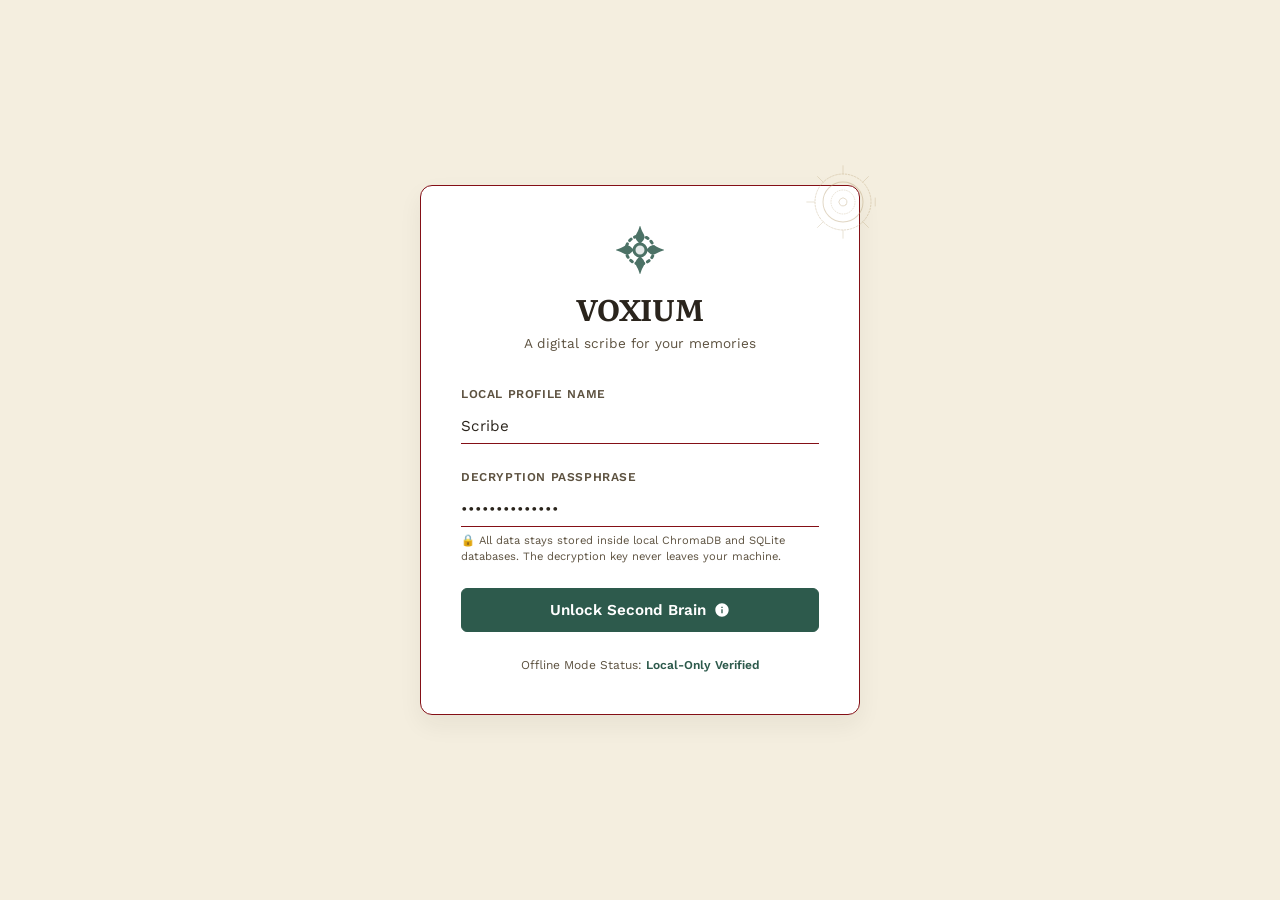
==== frontend/login.html @ 86f3f5a3 "Frontend uploaded" ====
<!DOCTYPE html>
<html lang="en">
<head>
  <meta charset="UTF-8">
  <meta name="viewport" content="width=device-width, initial-scale=1.0">
  <title>Welcome to Voxium — AI Personal Memory System</title>
  <meta name="description" content="Unlock your digital second brain. A secure, local-first personal memory vault powered by local LLMs and Whisper transcription.">
  
  <!-- Core Design System Stylesheets -->
  <link rel="stylesheet" href="assets/css/variables.css">
  <link rel="stylesheet" href="assets/css/global.css">
  <link rel="stylesheet" href="assets/css/layout.css">
  <link rel="stylesheet" href="assets/css/buttons.css">
  <link rel="stylesheet" href="assets/css/cards.css">
  <link rel="stylesheet" href="assets/css/forms.css">
  <link rel="stylesheet" href="assets/css/responsive.css">

  <style>
    .login-container {
      display: flex;
      min-height: 100vh;
      width: 100vw;
      background-color: var(--bg-primary);
      align-items: center;
      justify-content: center;
      padding: var(--space-4);
    }
    
    .login-card {
      width: 100%;
      max-width: 440px;
      background-color: #ffffff;
      border: 1px solid var(--border);
      border-radius: var(--radius-xl);
      padding: var(--space-5);
      box-shadow: var(--shadow-lg);
      position: relative;
    }
    
    .login-logo-header {
      display: flex;
      flex-direction: column;
      align-items: center;
      text-align: center;
      margin-bottom: var(--space-4);
    }
    
    .login-logo-accent {
      width: 48px;
      height: 48px;
      color: var(--primary);
      margin-bottom: var(--space-2);
      opacity: 0.85;
    }
    
    .login-title {
      font-family: var(--font-display);
      font-weight: 700;
      font-size: 1.85rem;
      color: var(--text);
      letter-spacing: -0.01em;
    }
    
    .login-subtitle {
      font-size: 0.85rem;
      color: var(--muted);
      margin-top: 6px;
      font-family: var(--font-sans);
    }

    /* Small elegant Indian accent in onboarding corner */
    .mandala-corner {
      position: absolute;
      top: -24px;
      right: -24px;
      width: 80px;
      height: 80px;
      color: var(--border-light);
      opacity: 0.4;
      pointer-events: none;
      transform: rotate(45deg);
    }
  </style>
</head>
<body>
  <main class="login-container">
    <div class="login-card fade-in">
      
      <!-- Minimal Indian Accent (Refined Sun Mandala) -->
      <svg class="mandala-corner" viewBox="0 0 100 100" fill="none" stroke="currentColor" stroke-linecap="round">
        <circle cx="50" cy="50" r="35" stroke-width="1" stroke-dasharray="2 2"/>
        <circle cx="50" cy="50" r="25" stroke-width="1.2"/>
        <circle cx="50" cy="50" r="15" stroke-width="0.8" stroke-dasharray="1 2"/>
        <circle cx="50" cy="50" r="5" stroke-width="1"/>
        <!-- Radiating ray ticks -->
        <path d="M 50,5 L 50,15 M 50,85 L 50,95 M 5,50 L 15,50 M 85,50 L 95,50 M 18,18 L 25,25 M 75,75 L 82,82 M 18,82 L 25,75 M 75,18 L 82,25" stroke-width="0.8" />
      </svg>
      
      <div class="login-logo-header">
        <!-- Madhubani Sun/Lotus Logo Accent -->
        <svg class="login-logo-accent" viewBox="0 0 24 24" fill="none" stroke="currentColor" stroke-width="1.5" stroke-linecap="round">
          <circle cx="12" cy="12" r="3" fill="currentColor" fill-opacity="0.15" />
          <path d="M12 2 C13 5 15 5 12 8 C9 5 11 5 12 2 Z" fill="currentColor" />
          <path d="M12 22 C13 19 15 19 12 16 C9 19 11 19 12 22 Z" fill="currentColor" />
          <path d="M2 12 C5 13 5 15 8 12 C5 9 5 11 2 12 Z" fill="currentColor" />
          <path d="M22 12 C19 13 19 15 16 12 C19 9 19 11 22 12 Z" fill="currentColor" />
          <circle cx="12" cy="12" r="7" stroke-dasharray="1 2" />
        </svg>
        <h1 class="login-title">VOXIUM</h1>
        <p class="login-subtitle">A digital scribe for your memories</p>
      </div>
      
      <form id="login-form" onsubmit="event.preventDefault(); window.location.href='dashboard.html';">
        <div class="form-group mb-3">
          <label class="form-label" for="profile-name">Local Profile Name</label>
          <input type="text" id="profile-name" class="form-control" placeholder="e.g. Scribe" required value="Scribe">
        </div>
        
        <div class="form-group mb-4">
          <label class="form-label" for="vault-passphrase">Decryption Passphrase</label>
          <input type="password" id="vault-passphrase" class="form-control" placeholder="••••••••••••••" required value="localllmsecret">
          <p style="font-size: 0.7rem; color: var(--muted); margin-top: 6px; line-height:1.35;">
            🔒 All data stays stored inside local ChromaDB and SQLite databases. The decryption key never leaves your machine.
          </p>
        </div>
        
        <button type="submit" class="btn btn-primary btn-lg" style="width: 100%;">
          <span>Unlock Second Brain</span>
          <svg viewBox="0 0 24 24" width="16" height="16">
            <path d="M12 2C6.48 2 2 6.48 2 12s4.48 10 10 10 10-4.48 10-10S17.52 2 12 2zm1 15h-2v-6h2v6zm0-8h-2V7h2v2z" fill="currentColor"/>
          </svg>
        </button>
      </form>
      
      <div style="margin-top: 24px; text-align: center; font-size: 0.75rem; color: var(--muted);">
        <p>Offline Mode Status: <span style="color: var(--success); font-weight: 600;">Local-Only Verified</span></p>
      </div>
    </div>
  </main>
  
  <!-- Common JS Utilities -->
  <script src="js/utils.js"></script>
  <script src="js/animations.js"></script>
</body>
</html>
---- frontend/assets/css/variables.css ----
/* Voxium CSS Variables - Core Design System Design Tokens */
:root {
  /* Colors - Madhubani Reference Palette */
  --bg-primary: #F4EEDF;         /* Vintage parchment cream */
  --bg-secondary: #EADCB9;       /* Darker parchment for cards */
  --bg-sidebar: #FFF6E7;         /* Left navigation background */
  
  --primary: #2D5A4C;            /* Deep earthy green */
  --primary-hover: #1F3F35;      /* Darker green hover */
  --primary-rgb: 45, 90, 76;
  
  --secondary: #840F16;          /* Madhubani Red */
  --secondary-rgb: 132, 15, 22;
  
  --text: #2A241C;               /* Dark brown/charcoal ink */
  --text-rgb: 42, 36, 28;
  --muted: #5D5240;              /* Muted ink */
  --muted-rgb: 93, 82, 64;
  
  --border: #840F16;             /* Red border */
  --border-light: #B49A6C;       /* Light border */
  --border-focus: #2D5A4C;       /* Green focus stroke */
  
  --accent: #2D5A4C;             /* Accent green */
  --success: #2D5A4C;            /* Green for status */
  --warning: #C99B00;            /* Warm mustard */
  --error: #840F16;              /* Error red */
  
  /* Fonts - Calligraphic Serif mixed with professional Sans-serif */
  --font-display: 'Literata', Georgia, serif;
  --font-sans: 'Work Sans', -apple-system, BlinkMacSystemFont, 'Segoe UI', Roboto, sans-serif;
  
  /* Spacing System - 8px scale */
  --space-1: 8px;
  --space-2: 16px;
  --space-3: 24px;
  --space-4: 32px;
  --space-5: 40px;
  --space-6: 48px;
  --space-8: 64px;
  
  /* Rounded Corners - Soft Organic */
  --radius-sm: 2px;
  --radius-default: 4px;
  --radius-md: 6px;
  --radius-lg: 8px;
  --radius-xl: 12px;
  --radius-full: 9999px;
  
  /* Elevation - Tonal & Hairline-based, no heavy gradients */
  --shadow-sm: 0 1px 2px rgba(31, 28, 11, 0.04);
  --shadow-md: 0 4px 12px rgba(31, 28, 11, 0.05);
  --shadow-lg: 0 10px 25px rgba(31, 28, 11, 0.06);
  --shadow-inner: inset 0 1px 2px rgba(31, 28, 11, 0.02);
  
  /* Sidebar state dimensions */
  --sidebar-width: 260px;
  --sidebar-collapsed-width: 72px;
  --navbar-height: 64px;
  
  /* Animation Timings */
  --transition-fast: 0.15s cubic-bezier(0.16, 1, 0.3, 1);
  --transition-normal: 0.25s cubic-bezier(0.16, 1, 0.3, 1);
  --transition-slow: 0.35s cubic-bezier(0.16, 1, 0.3, 1);
}
---- frontend/assets/css/global.css ----
/* Google Fonts Import: Literata (Serif) & Work Sans (Sans) */
@import url('https://fonts.googleapis.com/css2?family=Literata:ital,opsz,wght@0,7..72,200..900;1,7..72,200..900&family=Work+Sans:ital,wght@0,100..900;1,100..900&display=swap');

/* CSS Reset & Core Styling */
* {
  box-sizing: border-box;
  margin: 0;
  padding: 0;
  -webkit-font-smoothing: antialiased;
  -moz-osx-font-smoothing: grayscale;
}

html, body {
  background-color: var(--bg-primary);
  color: var(--text);
  font-family: var(--font-sans);
  font-size: 16px;
  line-height: 1.5;
  height: 100%;
  width: 100%;
  overflow-x: hidden;
}

/* Custom Scrollbar - Minimal & Elegant */
::-webkit-scrollbar {
  width: 6px;
  height: 6px;
}

::-webkit-scrollbar-track {
  background: transparent;
}

::-webkit-scrollbar-thumb {
  background: var(--border);
  border-radius: var(--radius-full);
}

::-webkit-scrollbar-thumb:hover {
  background: var(--secondary);
}

/* Links & Text Utilities */
a {
  color: var(--primary);
  text-decoration: none;
  transition: color var(--transition-fast);
}

a:hover {
  color: var(--primary-hover);
}

/* Typography Hierarchy */
h1, h2, h3, h4, h5, h6 {
  font-family: var(--font-display);
  font-weight: 600;
  color: var(--text);
  line-height: 1.25;
}

.display-lg {
  font-family: var(--font-display);
  font-size: 3rem; /* 48px */
  font-weight: 700;
  line-height: 3.5rem; /* 56px */
  letter-spacing: -0.02em;
}

.headline-lg {
  font-family: var(--font-display);
  font-size: 2rem; /* 32px */
  font-weight: 600;
  line-height: 2.5rem; /* 40px */
}

.headline-md {
  font-family: var(--font-display);
  font-size: 1.5rem; /* 24px */
  font-weight: 600;
  line-height: 2rem; /* 32px */
}

.body-lg {
  font-family: var(--font-sans);
  font-size: 1.125rem; /* 18px */
  font-weight: 400;
  line-height: 1.75rem; /* 28px */
}

.body-md {
  font-family: var(--font-sans);
  font-size: 1rem; /* 16px */
  font-weight: 400;
  line-height: 1.5rem; /* 24px */
}

.label-sm {
  font-family: var(--font-sans);
  font-size: 0.75rem; /* 12px */
  font-weight: 500;
  line-height: 1rem; /* 16px */
  letter-spacing: 0.05em;
  text-transform: uppercase;
}

.text-muted {
  color: var(--muted);
}

/* Custom Selection Style */
::selection {
  background-color: rgba(132, 15, 22, 0.1);
  color: var(--primary);
}

/* Global Focus Ring */
*:focus-visible {
  outline: 2px solid var(--border-focus);
  outline-offset: 2px;
}

/* Skeleton Loading Screens Animations */
.skeleton {
  background: linear-gradient(
    90deg,
    var(--bg-secondary) 25%,
    var(--border-light) 50%,
    var(--bg-secondary) 75%
  );
  background-size: 200% 100%;
  animation: loading-skeleton 1.5s infinite;
  border-radius: var(--radius-default);
}

@keyframes loading-skeleton {
  0% {
    background-position: 200% 0;
  }
  100% {
    background-position: -200% 0;
  }
}

/* Page Fades & Smooth Transitions classes */
.fade-in {
  animation: fadeIn var(--transition-normal) forwards;
}

@keyframes fadeIn {
  from {
    opacity: 0;
    transform: translateY(4px);
  }
  to {
    opacity: 1;
    transform: translateY(0);
  }
}

/* Madhubani Design System Accents (15% visual weight) */
.divider-madhubani {
  height: 8px;
  background-image: url("data:image/svg+xml,%3Csvg xmlns='http://www.w3.org/2000/svg' width='20' height='8' viewBox='0 0 20 8'%3E%3Cpath d='M0,2 L20,2 M0,6 L20,6 M5,2 L5,6 M15,2 L15,6' stroke='%23D8CDB2' stroke-width='1.2'/%3E%3Ccircle cx='10' cy='4' r='1.5' fill='%23840F16'/%3E%3C/svg%3E");
  background-repeat: repeat-x;
  border: none;
  margin: var(--space-3) 0;
  opacity: 0.75;
}

.vine-corner-tr {
  position: absolute;
  top: 0;
  right: 0;
  width: 40px;
  height: 40px;
  background-image: url("data:image/svg+xml,%3Csvg xmlns='http://www.w3.org/2000/svg' width='40' height='40' viewBox='0 0 40 40'%3E%3Cpath d='M40,0 C32,6 25,4 20,10 C15,16 16,22 10,25 M40,0 C35,10 25,12 22,20' stroke='%23D8CDB2' stroke-width='1' fill='none' stroke-linecap='round'/%3E%3Ccircle cx='25' cy='12' r='1' fill='%23840F16'/%3E%3Ccircle cx='18' cy='18' r='1' fill='%23840F16'/%3E%3C/svg%3E");
  background-repeat: no-repeat;
  background-size: contain;
  opacity: 0.4;
  pointer-events: none;
  z-index: 1;
  transition: opacity var(--transition-normal);
}
---- frontend/assets/css/layout.css ----
/* App Main Layout Structure */
.app-container {
  display: flex;
  height: 100vh;
  width: 100vw;
  overflow: hidden;
  position: relative;
}

/* Sidebar navigation is positioned on the left, main-content occupies the rest */
.main-content {
  flex: 1;
  display: flex;
  flex-direction: column;
  height: 100%;
  overflow: hidden;
  background-color: var(--bg-primary);
  transition: padding-left var(--transition-normal);
}

/* Content Container Scrollable wrapper */
.content-wrapper {
  flex: 1;
  overflow-y: auto;
  padding: var(--space-4) var(--space-4) var(--space-6);
  max-width: 1200px;
  width: 100%;
  margin: 0 auto;
}

/* Grid Layouts - Flexible Column Cards */
.grid-2 {
  display: grid;
  grid-template-columns: repeat(2, 1fr);
  gap: var(--space-3);
}

.grid-3 {
  display: grid;
  grid-template-columns: repeat(3, 1fr);
  gap: var(--space-3);
}

.grid-main-side {
  display: grid;
  grid-template-columns: 2fr 1fr;
  gap: var(--space-4);
}

/* Flex Helper Utilities */
.flex-between {
  display: flex;
  justify-content: space-between;
  align-items: center;
}

.flex-align {
  display: flex;
  align-items: center;
  gap: var(--space-1);
}

.flex-column {
  display: flex;
  flex-direction: column;
}

/* Spacing Helpers */
.mb-1 { margin-bottom: var(--space-1); }
.mb-2 { margin-bottom: var(--space-2); }
.mb-3 { margin-bottom: var(--space-3); }
.mb-4 { margin-bottom: var(--space-4); }

.mt-1 { margin-top: var(--space-1); }
.mt-2 { margin-top: var(--space-2); }
.mt-3 { margin-top: var(--space-3); }
.mt-4 { margin-top: var(--space-4); }

/* Dividers & Rule separators - Hairline style */
.divider {
  height: 1px;
  background-color: var(--border-light);
  width: 100%;
  margin: var(--space-3) 0;
  border: none;
}

/* Standard Header for Sections */
.section-header {
  margin-bottom: var(--space-3);
}

.section-header .subtitle {
  color: var(--muted);
  font-size: 0.95rem;
  margin-top: 4px;
}
---- frontend/assets/css/buttons.css ----
/* Button System */
.btn {
  display: inline-flex;
  align-items: center;
  justify-content: center;
  padding: 8px 16px;
  font-family: var(--font-sans);
  font-size: 0.85rem;
  font-weight: 600;
  line-height: 1.2;
  border-radius: var(--radius-md);
  border: 1px solid transparent;
  cursor: pointer;
  transition: all var(--transition-fast);
  text-decoration: none;
  white-space: nowrap;
  gap: 8px;
  position: relative;
  overflow: hidden;
}

/* Primary - Madhubani Red */
.btn-primary {
  background-color: var(--primary);
  border-color: var(--primary);
  color: #ffffff;
}

.btn-primary:hover {
  background-color: var(--primary-hover);
  border-color: var(--primary-hover);
}

.btn-primary:active {
  background-color: #6a0b10;
}

/* Secondary - Indigo Blue Outline */
.btn-secondary {
  background-color: transparent;
  border-color: var(--secondary);
  color: var(--secondary);
}

.btn-secondary:hover {
  background-color: rgba(78, 96, 120, 0.05);
}

.btn-secondary:active {
  background-color: rgba(78, 96, 120, 0.1);
}

/* Tertiary/Ghost - Charcoal text only with micro-leaf hover */
.btn-ghost {
  background: transparent;
  border-color: transparent;
  color: var(--text);
  padding-left: 12px;
  padding-right: 12px;
}

.btn-ghost::before {
  content: '';
  width: 4px;
  height: 4px;
  background-color: var(--primary);
  border-radius: var(--radius-full);
  opacity: 0;
  transform: scale(0);
  transition: all var(--transition-fast);
}

.btn-ghost:hover {
  background-color: rgba(31, 28, 11, 0.03);
  color: var(--primary);
}

.btn-ghost:hover::before {
  opacity: 1;
  transform: scale(1);
  margin-right: 4px;
}

/* Outline light button */
.btn-light {
  background-color: #ffffff;
  border-color: var(--border);
  color: var(--text);
}

.btn-light:hover {
  background-color: var(--bg-secondary);
  border-color: var(--muted);
}

/* Floating Voice Action Toggle - Pulse Animation */
.btn-voice-float {
  position: fixed;
  bottom: var(--space-4);
  right: var(--space-4);
  width: 56px;
  height: 56px;
  border-radius: var(--radius-full);
  background-color: var(--primary);
  color: #ffffff;
  border: none;
  box-shadow: var(--shadow-md);
  display: flex;
  align-items: center;
  justify-content: center;
  cursor: pointer;
  z-index: 999;
  transition: all var(--transition-normal);
}

.btn-voice-float:hover {
  background-color: var(--primary-hover);
  transform: scale(1.05);
  box-shadow: var(--shadow-lg);
}

.btn-voice-float.recording {
  background-color: var(--error);
  animation: float-pulse-red 2s infinite;
}

@keyframes float-pulse-red {
  0% {
    box-shadow: 0 0 0 0 rgba(186, 26, 26, 0.4);
  }
  70% {
    box-shadow: 0 0 0 15px rgba(186, 26, 26, 0);
  }
  100% {
    box-shadow: 0 0 0 0 rgba(186, 26, 26, 0);
  }
}

/* Ripple effect setup (JS created) */
.ripple-effect {
  position: absolute;
  border-radius: 50%;
  background: rgba(255, 255, 255, 0.35);
  transform: scale(0);
  animation: ripple-anim 0.6s linear;
  pointer-events: none;
}

.btn-secondary .ripple-effect,
.btn-ghost .ripple-effect {
  background: rgba(132, 15, 22, 0.15);
}

@keyframes ripple-anim {
  to {
    transform: scale(4);
    opacity: 0;
  }
}

/* Action Icons sizes */
.btn svg {
  width: 16px;
  height: 16px;
  fill: currentColor;
}
.btn-lg {
  padding: 12px 24px;
  font-size: 0.95rem;
}
.btn-sm {
  padding: 6px 12px;
  font-size: 0.8rem;
}
---- frontend/assets/css/cards.css ----
/* Premium Card System */
.card {
  background-color: var(--bg-secondary);
  border: 1px solid var(--border);
  border-radius: var(--radius-lg);
  padding: var(--space-3);
  box-shadow: var(--shadow-sm);
  transition: all var(--transition-normal);
  display: flex;
  flex-direction: column;
  position: relative;
  overflow: hidden;
}

/* Card Hover Elevation - Editorial Minimal Style */
.card-hover:hover {
  transform: translateY(-2px);
  border-color: var(--secondary);
  box-shadow: var(--shadow-md);
  background-color: #ffffff;
}

/* Card Header */
.card-header {
  display: flex;
  justify-content: space-between;
  align-items: flex-start;
  margin-bottom: var(--space-2);
}

.card-title {
  font-family: var(--font-display);
  font-size: 1.15rem;
  font-weight: 600;
  color: var(--text);
}

.card-subtitle {
  font-family: var(--font-sans);
  font-size: 0.8rem;
  color: var(--muted);
}

/* Card Body */
.card-body {
  font-family: var(--font-sans);
  font-size: 0.9rem;
  color: var(--text);
  flex: 1;
}

/* Card Footer */
.card-footer {
  margin-top: var(--space-3);
  padding-top: var(--space-2);
  border-top: 1px solid var(--border-light);
  display: flex;
  align-items: center;
  justify-content: space-between;
  font-size: 0.8rem;
  color: var(--muted);
}

/* List Card (items stacked vertically) */
.list-card {
  display: flex;
  flex-direction: column;
  gap: var(--space-2);
}

.list-item {
  display: flex;
  align-items: center;
  padding: var(--space-2);
  background-color: var(--bg-primary);
  border: 1px solid var(--border-light);
  border-radius: var(--radius-md);
  transition: all var(--transition-fast);
}

.list-item:hover {
  border-color: var(--border);
  background-color: #ffffff;
}

.list-item-content {
  flex: 1;
}

.list-item-title {
  font-family: var(--font-sans);
  font-size: 0.9rem;
  font-weight: 600;
  color: var(--text);
}

.list-item-desc {
  font-size: 0.8rem;
  color: var(--muted);
  margin-top: 2px;
}

/* Status Pill */
.status-pill {
  display: inline-flex;
  align-items: center;
  gap: 6px;
  padding: 4px 10px;
  border-radius: var(--radius-full);
  font-size: 0.75rem;
  font-weight: 600;
  border: 1px solid transparent;
}

.status-pill-success {
  background-color: rgba(62, 143, 86, 0.08);
  border-color: rgba(62, 143, 86, 0.2);
  color: var(--success);
}

.status-pill-warning {
  background-color: rgba(201, 155, 0, 0.08);
  border-color: rgba(201, 155, 0, 0.2);
  color: var(--warning);
}

.status-pill-danger {
  background-color: rgba(186, 26, 26, 0.08);
  border-color: rgba(186, 26, 26, 0.2);
  color: var(--error);
}

/* Indian Accent Mini-Illustration (Folk-Futurism Accent) */
.folk-accent-icon {
  opacity: 0.15;
  position: absolute;
  bottom: -15px;
  right: -15px;
  color: var(--primary);
  transform: rotate(-15deg);
  transition: transform var(--transition-normal), opacity var(--transition-normal);
  pointer-events: none;
}

.card:hover .folk-accent-icon {
  opacity: 0.3;
  transform: rotate(0deg) scale(1.1);
}
---- frontend/assets/css/forms.css ----
/* Forms & Inputs Styles */
.form-group {
  margin-bottom: var(--space-3);
  display: flex;
  flex-direction: column;
  position: relative;
}

/* Underlined Parchment Line Style */
.form-label {
  font-family: var(--font-sans);
  font-size: 0.75rem;
  font-weight: 600;
  text-transform: uppercase;
  letter-spacing: 0.05em;
  color: var(--muted);
  margin-bottom: 6px;
  transition: color var(--transition-fast);
}

.form-control {
  border: none;
  border-bottom: 1px solid var(--border);
  background-color: transparent;
  padding: 8px 0;
  font-family: var(--font-sans);
  font-size: 0.95rem;
  color: var(--text);
  outline: none;
  transition: border-color var(--transition-fast);
  border-radius: 0;
}

.form-control:focus {
  border-color: var(--primary);
}

.form-group:focus-within .form-label {
  color: var(--primary);
}

/* Boxed input alternative for standard cards */
.form-control-box {
  background-color: #ffffff;
  border: 1px solid var(--border);
  border-radius: var(--radius-md);
  padding: 10px 14px;
  font-family: var(--font-sans);
  font-size: 0.9rem;
  color: var(--text);
  outline: none;
  transition: border-color var(--transition-fast);
}

.form-control-box:focus {
  border-color: var(--primary);
}

/* Toggle Switch Slider - Premium Pill Style */
.switch-control {
  display: flex;
  align-items: center;
  justify-content: space-between;
  cursor: pointer;
  padding: 6px 0;
}

.switch-label-wrapper {
  display: flex;
  flex-direction: column;
}

.switch-title {
  font-size: 0.9rem;
  font-weight: 600;
  color: var(--text);
}

.switch-desc {
  font-size: 0.75rem;
  color: var(--muted);
  margin-top: 2px;
}

.switch-input {
  display: none;
}

.switch-slider {
  width: 44px;
  height: 24px;
  background-color: var(--border);
  border-radius: var(--radius-full);
  position: relative;
  transition: background-color var(--transition-fast);
  flex-shrink: 0;
}

.switch-slider::after {
  content: '';
  width: 18px;
  height: 18px;
  background-color: #ffffff;
  border-radius: var(--radius-full);
  position: absolute;
  top: 3px;
  left: 3px;
  transition: transform var(--transition-fast);
  box-shadow: var(--shadow-sm);
}

.switch-input:checked + .switch-slider {
  background-color: var(--primary);
}

.switch-input:checked + .switch-slider::after {
  transform: translateX(20px);
}

/* Textarea input */
textarea.form-control-box {
  resize: vertical;
  min-height: 100px;
}

/* Checkbox control */
.checkbox-control {
  display: flex;
  align-items: center;
  gap: var(--space-1);
  cursor: pointer;
  font-size: 0.9rem;
}

.checkbox-input {
  accent-color: var(--primary);
  width: 16px;
  height: 16px;
}
---- frontend/assets/css/responsive.css ----
/* Responsive Layout Queries */

/* Tablet & Mobile Grid Collapses */
@media (max-width: 992px) {
  .grid-main-side {
    grid-template-columns: 1fr;
    gap: var(--space-4);
  }
  
  .settings-layout {
    grid-template-columns: 1fr;
    gap: var(--space-3);
  }
  
  .settings-menu {
    flex-direction: row;
    overflow-x: auto;
    padding-bottom: var(--space-1);
    border-bottom: 1px solid var(--border-light);
  }
  
  .settings-menu-item {
    white-space: nowrap;
  }
}

/* Mobile Devices */
@media (max-width: 768px) {
  .app-container {
    flex-direction: column;
  }
  
  /* Sidebar becomes a top/bottom menu or drawer */
  .sidebar {
    width: 100% !important;
    height: auto;
    border-right: none;
    border-bottom: 1px solid var(--border);
  }
  
  .sidebar-header {
    height: 56px;
    padding: 0 var(--space-3);
  }
  
  .sidebar-nav {
    flex-direction: row;
    padding: 8px var(--space-2);
    gap: var(--space-1);
    overflow-x: auto;
  }
  
  .nav-item-link {
    padding: 8px 12px;
    font-size: 0.8rem;
  }
  
  .nav-item-icon {
    margin-right: 6px;
  }
  
  .sidebar-footer {
    display: none; /* Hide always listening indicator in mobile sidebar footer */
  }
  
  /* Main Content Adjustments */
  .main-content {
    height: calc(100vh - 120px);
  }
  
  .navbar {
    padding: 0 var(--space-3);
    height: 56px;
  }
  
  .nav-search-trigger {
    width: 100%;
    padding: 6px 10px;
  }
  
  .search-hint {
    display: none;
  }
  
  .nav-stats {
    display: none; /* Hide status chips on small screens */
  }
  
  /* Grid collapses */
  .grid-2, .grid-3 {
    grid-template-columns: 1fr;
  }
  
  .content-wrapper {
    padding: var(--space-3) var(--space-2) var(--space-5);
  }
  
  /* Meeting Waveform Timer scaling */
  .meeting-timer {
    font-size: 1.8rem;
  }
  
  /* Editor folder tree hiding or overlay */
  .editor-folders-sidebar {
    display: none; /* Hided by default on mobile editor screen */
  }
  
  .editor-ai-sidebar {
    display: none; /* Hided by default on mobile editor screen */
  }
  
  .editor-canvas-wrapper {
    padding: var(--space-3) var(--space-2);
  }
  
  .editor-title-input {
    font-size: 1.8rem;
  }
}
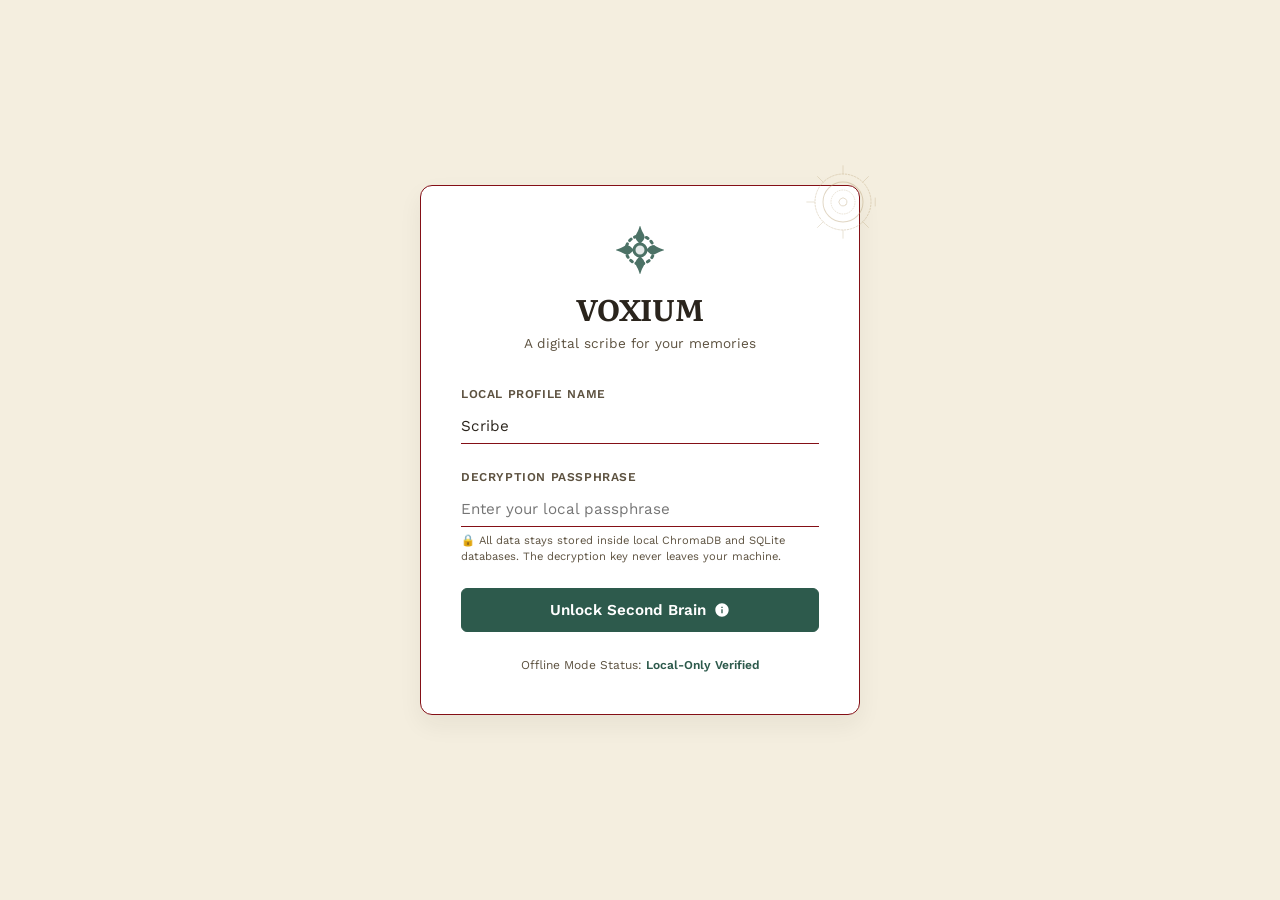
==== commit c5e20501: "Cleanup unused files and update README for V1" ====
--- a/frontend/login.html
+++ b/frontend/login.html
@@ -110,7 +110,7 @@
         <p class="login-subtitle">A digital scribe for your memories</p>
       </div>
       
-      <form id="login-form" onsubmit="event.preventDefault(); window.location.href='dashboard.html';">
+      <form id="login-form">
         <div class="form-group mb-3">
           <label class="form-label" for="profile-name">Local Profile Name</label>
           <input type="text" id="profile-name" class="form-control" placeholder="e.g. Scribe" required value="Scribe">
@@ -118,13 +118,14 @@
         
         <div class="form-group mb-4">
           <label class="form-label" for="vault-passphrase">Decryption Passphrase</label>
-          <input type="password" id="vault-passphrase" class="form-control" placeholder="••••••••••••••" required value="localllmsecret">
+          <input type="password" id="vault-passphrase" class="form-control" placeholder="Enter your local passphrase" required>
+          <p id="login-error" style="font-size: 0.75rem; color: #ff4444; margin-top: 6px; display: none;"></p>
           <p style="font-size: 0.7rem; color: var(--muted); margin-top: 6px; line-height:1.35;">
             🔒 All data stays stored inside local ChromaDB and SQLite databases. The decryption key never leaves your machine.
           </p>
         </div>
         
-        <button type="submit" class="btn btn-primary btn-lg" style="width: 100%;">
+        <button type="submit" id="login-btn" class="btn btn-primary btn-lg" style="width: 100%;">
           <span>Unlock Second Brain</span>
           <svg viewBox="0 0 24 24" width="16" height="16">
             <path d="M12 2C6.48 2 2 6.48 2 12s4.48 10 10 10 10-4.48 10-10S17.52 2 12 2zm1 15h-2v-6h2v6zm0-8h-2V7h2v2z" fill="currentColor"/>
@@ -141,5 +142,56 @@
   <!-- Common JS Utilities -->
   <script src="js/utils.js"></script>
   <script src="js/animations.js"></script>
+
+  <script>
+    // [C-6] Real authentication logic
+    (async function checkAuth() {
+      try {
+        const res = await fetch('/api/auth/status');
+        const data = await res.json();
+        // If auth is disabled or user is already authenticated, go to dashboard
+        if (!data.auth_enabled || data.authenticated) {
+          window.location.href = 'dashboard.html';
+          return;
+        }
+      } catch (e) {
+        // Server unreachable — let the form show
+      }
+    })();
+
+    document.getElementById('login-form').addEventListener('submit', async function(e) {
+      e.preventDefault();
+      const errorEl = document.getElementById('login-error');
+      const btn = document.getElementById('login-btn');
+      const passphrase = document.getElementById('vault-passphrase').value;
+
+      errorEl.style.display = 'none';
+      btn.disabled = true;
+      btn.querySelector('span').textContent = 'Authenticating...';
+
+      try {
+        const res = await fetch('/api/auth/login', {
+          method: 'POST',
+          headers: { 'Content-Type': 'application/json' },
+          body: JSON.stringify({ passphrase }),
+        });
+        const data = await res.json();
+
+        if (data.success) {
+          window.location.href = 'dashboard.html';
+        } else {
+          errorEl.textContent = data.error || 'Authentication failed';
+          errorEl.style.display = 'block';
+        }
+      } catch (err) {
+        errorEl.textContent = 'Server unreachable. Is Voxium running?';
+        errorEl.style.display = 'block';
+      } finally {
+        btn.disabled = false;
+        btn.querySelector('span').textContent = 'Unlock Second Brain';
+      }
+    });
+  </script>
 </body>
 </html>
+
